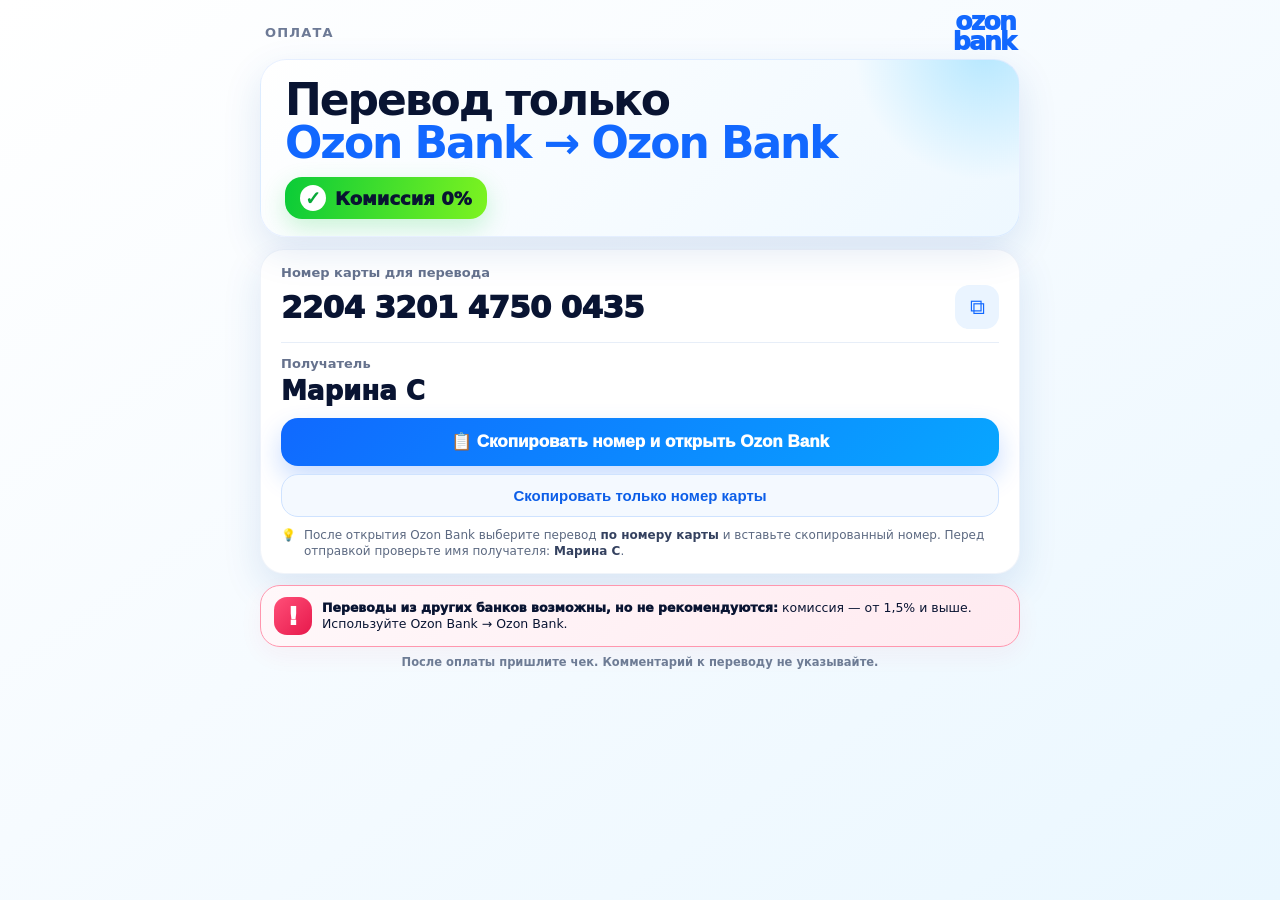
==== marina_s/index.html @ a84b3b38 "ozon" ====
<!doctype html>
<html lang="ru" data-card="2204 3201 4750 0435" data-recipient="Марина С">
<head>
  <meta charset="utf-8">
  <meta name="viewport" content="width=device-width,initial-scale=1,viewport-fit=cover">
  <meta name="theme-color" content="#1268ff">
  <meta name="robots" content="noindex,nofollow">
  <title>Оплата через Ozon Bank · Марина С</title>
  <link rel="stylesheet" href="assets/style.css">
</head>
<body>
  <main class="wrap">
    <div class="brand"><div class="title">Оплата</div><div class="logo">ozon<br>bank</div></div>
    <section class="hero">
      <h1>Перевод только<br><span>Ozon Bank → Ozon Bank</span></h1>
      <div class="zero"><span class="check">✓</span> Комиссия 0%</div>
    </section>

    <section class="card">
      <div class="label">Номер карты для перевода</div>
      <div class="cardno-row">
        <div class="cardno" data-card-text>2204 3201 4750 0435</div>
        <button class="copy-mini" data-copy aria-label="Скопировать номер карты">⧉</button>
      </div>
      <div class="divider"></div>
      <div class="label">Получатель</div>
      <div class="recipient" data-recipient-text>Марина С</div>

      <button class="primary" data-copy-open>📋 Скопировать номер и открыть Ozon Bank</button>
      <button class="secondary" data-copy>Скопировать только номер карты</button>

      <div class="hint">💡 <span>После открытия Ozon Bank выберите перевод <b>по номеру карты</b> и вставьте скопированный номер. Перед отправкой проверьте имя получателя: <b>Марина С</b>.</span></div>
    </section>

    <section class="warn">
      <div class="icon">!</div>
      <p><strong>Переводы из других банков возможны, но не рекомендуются:</strong> комиссия — от 1,5% и выше. Используйте Ozon Bank → Ozon Bank.</p>
    </section>

    <div class="footer">После оплаты пришлите чек. Комментарий к переводу не указывайте.</div>
  </main>

  <div class="toast" id="toast">Номер карты скопирован</div>
  <div class="modal" id="modal" role="dialog" aria-modal="true" aria-label="Открыть Ozon Bank">
    <div class="sheet">
      <h2>Номер скопирован ✅</h2>
      <p>Откройте Ozon Bank, выберите перевод по номеру карты и нажмите «Вставить».</p>
      <div class="actions">
        <button class="open" data-open-bank>Открыть Ozon Bank</button>
        <button class="close" data-close>Остаться на странице</button>
      </div>
    </div>
  </div>
  <script src="assets/app.js"></script>
</body>
</html>
---- marina_s/assets/style.css ----
:root{
  --ozon:#1268ff;
  --ozon-dark:#071a54;
  --green:#12d83f;
  --green2:#77f31a;
  --card:#fff;
  --text:#091432;
  --muted:#66728d;
  --shadow:0 14px 38px rgba(20,83,173,.13);
  --fit-scale:1;
}
*{box-sizing:border-box}
html,body{margin:0;width:100%;min-height:100%;font-family:Inter,ui-sans-serif,system-ui,-apple-system,BlinkMacSystemFont,"Segoe UI",Roboto,Arial,sans-serif;color:var(--text);background:linear-gradient(145deg,#fff 0%,#f6fbff 47%,#eaf7ff 100%)}
html{-webkit-text-size-adjust:100%;text-size-adjust:100%}
body{min-height:100dvh;display:flex;justify-content:center;align-items:flex-start;padding:max(10px,env(safe-area-inset-top)) max(10px,env(safe-area-inset-right)) max(10px,env(safe-area-inset-bottom)) max(10px,env(safe-area-inset-left));overflow-x:hidden}
.wrap{width:min(100%,720px);transform:scale(var(--fit-scale));transform-origin:top center;will-change:transform}
.brand{display:flex;align-items:center;justify-content:space-between;margin:0 5px 8px}
.brand .title{font-size:13px;font-weight:850;letter-spacing:.09em;color:#6d7a96;text-transform:uppercase}
.logo{font-weight:950;font-size:25px;line-height:.8;color:var(--ozon);letter-spacing:-.07em;text-align:right}
.hero{background:linear-gradient(135deg,#fff 0%,#eef8ff 100%);border:1px solid rgba(22,104,255,.09);border-radius:26px;padding:20px 24px 19px;box-shadow:var(--shadow);overflow:hidden;position:relative}
.hero:after{content:"";position:absolute;width:270px;height:270px;border-radius:50%;right:-100px;top:-145px;background:radial-gradient(circle at center,rgba(44,190,255,.30),rgba(44,190,255,0) 68%);pointer-events:none}
h1{margin:0;font-size:clamp(30px,5.5vw,47px);line-height:.98;letter-spacing:-.047em;position:relative;z-index:1}
h1 span{color:var(--ozon);white-space:nowrap}
.zero{display:inline-flex;align-items:center;gap:9px;margin-top:13px;padding:8px 15px;border-radius:17px;background:linear-gradient(100deg,#0acb38,#7df320);font-weight:950;font-size:18px;box-shadow:0 9px 24px rgba(37,211,76,.23);position:relative;z-index:1}
.zero .check{width:26px;height:26px;border-radius:50%;background:#fff;display:grid;place-items:center;color:#08a938;font-size:19px}
.card{margin-top:12px;background:var(--card);border-radius:24px;padding:17px 20px 16px;box-shadow:var(--shadow);border:1px solid rgba(12,68,161,.06)}
.label{font-size:13px;font-weight:750;color:var(--muted);margin-bottom:5px}
.cardno-row{display:flex;align-items:center;gap:10px}
.cardno{font-size:clamp(23px,4.8vw,33px);font-weight:950;letter-spacing:-.025em;flex:1;white-space:nowrap;font-variant-numeric:tabular-nums}
.copy-mini{width:44px;height:44px;flex:0 0 44px;border:0;border-radius:14px;background:#eaf4ff;color:var(--ozon);font-size:21px;cursor:pointer;display:grid;place-items:center;-webkit-tap-highlight-color:transparent}
.recipient{font-size:27px;font-weight:950;margin-top:2px}
.divider{height:1px;background:#e7eef8;margin:13px 0}
.primary{width:100%;border:0;border-radius:17px;padding:14px 16px;margin-top:12px;background:linear-gradient(135deg,#1069ff,#08a6ff);color:#fff;font-size:17px;line-height:1.15;font-weight:950;cursor:pointer;box-shadow:0 12px 26px rgba(18,104,255,.23);-webkit-tap-highlight-color:transparent}
.secondary{width:100%;border:1px solid #cfe3ff;border-radius:17px;padding:12px 16px;margin-top:8px;background:#f4f9ff;color:#0c5ee8;font-size:15px;line-height:1.15;font-weight:850;cursor:pointer;-webkit-tap-highlight-color:transparent}
.hint{display:flex;gap:8px;align-items:flex-start;margin-top:10px;color:#5c6981;font-size:12.5px;line-height:1.34}
.hint b{color:#34415f}
.warn{margin-top:11px;border:1px solid #ff96ae;background:linear-gradient(135deg,#fff8fa,#ffeaf0);border-radius:20px;padding:11px 13px;display:flex;gap:10px;align-items:center;box-shadow:0 8px 24px rgba(232,39,83,.05)}
.warn .icon{flex:0 0 38px;width:38px;height:38px;border-radius:13px;background:linear-gradient(135deg,#ff4f78,#e7194c);color:#fff;display:grid;place-items:center;font-size:25px;font-weight:950}
.warn p{margin:0;font-size:13px;line-height:1.3}
.warn strong{font-weight:950}
.footer{padding:8px 8px 0;color:#6e7c95;font-size:11.5px;line-height:1.35;text-align:center;font-weight:600}
.toast{position:fixed;left:50%;bottom:max(18px,env(safe-area-inset-bottom));transform:translate(-50%,16px);background:#061532;color:white;padding:11px 15px;border-radius:13px;font-weight:850;font-size:13px;opacity:0;pointer-events:none;transition:.2s ease;box-shadow:0 12px 35px rgba(0,0,0,.25);z-index:99;white-space:nowrap}
.toast.show{opacity:1;transform:translate(-50%,0)}
.modal{position:fixed;inset:0;background:rgba(4,13,35,.46);backdrop-filter:blur(6px);display:none;align-items:flex-end;justify-content:center;padding:max(12px,env(safe-area-inset-top)) max(12px,env(safe-area-inset-right)) max(12px,env(safe-area-inset-bottom)) max(12px,env(safe-area-inset-left));z-index:90}
.modal.show{display:flex}
.sheet{width:min(100%,620px);background:#fff;border-radius:24px;padding:18px;box-shadow:0 30px 70px rgba(0,0,0,.3)}
.sheet h2{margin:0 0 6px;font-size:21px}.sheet p{margin:0 0 11px;color:#5e6a80;line-height:1.38;font-size:14px}.sheet .actions{display:grid;gap:8px}.sheet button,.sheet a{display:block;text-align:center;text-decoration:none;border:0;border-radius:15px;padding:13px;font-weight:900;font-size:15px;cursor:pointer}.sheet .open{background:#1268ff;color:white}.sheet .close{background:#eef5ff;color:#145ccf}

/* Desktop / laptop: wider card, lower vertical footprint. */
@media (min-width:700px){
  body{padding-top:12px;padding-bottom:12px}
  .wrap{width:min(94vw,760px)}
  .brand{margin-bottom:7px}
  .hero{padding:18px 24px 17px}
  h1{font-size:44px}
  .card{padding:15px 20px 14px}
  .cardno{font-size:31px}
  .recipient{font-size:26px}
  .hint{font-size:12px}
  .warn p{font-size:12.5px}
}

/* Phones: keep the layout clean and tappable without horizontal overflow. */
@media (max-width:520px){
  body{padding:8px}
  .wrap{width:100%}
  .brand{margin:0 3px 7px}
  .brand .title{font-size:11px}.logo{font-size:22px}
  .hero{border-radius:22px;padding:17px 16px 16px}
  h1{font-size:clamp(28px,9.2vw,37px);line-height:.99}
  h1 span{white-space:normal}
  .zero{margin-top:11px;padding:7px 12px;font-size:16px;border-radius:15px}
  .zero .check{width:24px;height:24px;font-size:17px}
  .card{margin-top:9px;border-radius:21px;padding:14px 14px 13px}
  .label{font-size:12px}.cardno{font-size:clamp(21px,7vw,28px)}
  .copy-mini{width:42px;height:42px;flex-basis:42px}
  .divider{margin:11px 0}.recipient{font-size:24px}
  .primary{margin-top:10px;padding:13px 12px;font-size:15.5px;border-radius:15px}
  .secondary{padding:11px 12px;font-size:14px;border-radius:15px}
  .hint{font-size:11.5px;margin-top:8px;line-height:1.3}
  .warn{margin-top:9px;padding:10px 11px;border-radius:18px;gap:9px}
  .warn .icon{flex-basis:35px;width:35px;height:35px;font-size:23px;border-radius:12px}
  .warn p{font-size:11.5px;line-height:1.28}
  .footer{font-size:10.5px;padding-top:6px}
}

@media (max-width:360px){
  h1{font-size:27px}.cardno{font-size:20px}.primary{font-size:14.5px}.secondary{font-size:13.5px}.hint{font-size:11px}
}

/* Very short screens: compact vertically before JS applies any final fit scaling. */
@media (max-height:760px){
  .brand{margin-bottom:5px}.logo{font-size:21px}
  .hero{padding-top:14px;padding-bottom:13px}.zero{margin-top:9px}
  .card{margin-top:8px;padding-top:12px;padding-bottom:11px}.divider{margin:9px 0}
  .primary{margin-top:8px;padding-top:11px;padding-bottom:11px}.secondary{padding-top:9px;padding-bottom:9px}
  .hint{margin-top:7px}.warn{margin-top:7px;padding-top:8px;padding-bottom:8px}.footer{padding-top:5px}
}

@media (prefers-reduced-motion:reduce){*{scroll-behavior:auto!important;transition:none!important}}
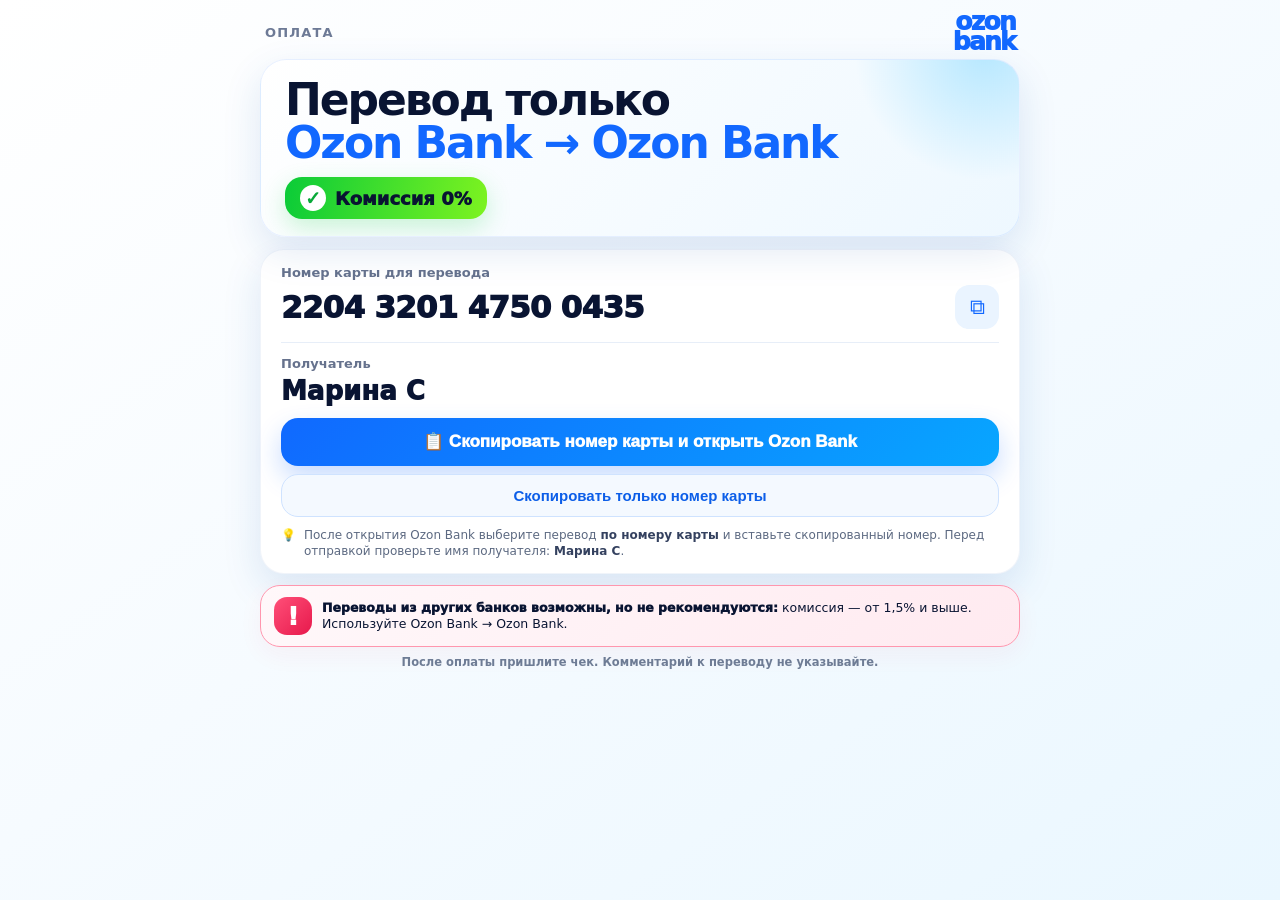
==== commit 7ca77127: "ozon" ====
--- a/marina_s/index.html
+++ b/marina_s/index.html
@@ -26,7 +26,7 @@
       <div class="label">Получатель</div>
       <div class="recipient" data-recipient-text>Марина С</div>
 
-      <button class="primary" data-copy-open>📋 Скопировать номер и открыть Ozon Bank</button>
+      <button class="primary" data-copy-open>📋 Скопировать номер карты и открыть Ozon Bank</button>
       <button class="secondary" data-copy>Скопировать только номер карты</button>
 
       <div class="hint">💡 <span>После открытия Ozon Bank выберите перевод <b>по номеру карты</b> и вставьте скопированный номер. Перед отправкой проверьте имя получателя: <b>Марина С</b>.</span></div>
@@ -41,16 +41,23 @@
   </main>
 
   <div class="toast" id="toast">Номер карты скопирован</div>
-  <div class="modal" id="modal" role="dialog" aria-modal="true" aria-label="Открыть Ozon Bank">
+  <div class="modal" id="modal" role="dialog" aria-modal="true" aria-label="Куда открыть Ozon">
     <div class="sheet">
-      <h2>Номер скопирован ✅</h2>
-      <p>Откройте Ozon Bank, выберите перевод по номеру карты и нажмите «Вставить».</p>
+      <h2>Номер карты скопирован ✅</h2>
+      <p>Выберите удобное приложение. В нём откройте перевод по номеру карты и нажмите «Вставить».</p>
       <div class="actions">
-        <button class="open" data-open-bank>Открыть Ozon Bank</button>
+        <a class="open-bank" data-open-bank href="https://finance.ozon.ru/">
+          <span class="app-logo"><img src="assets/ozon-bank.svg" alt=""></span>
+          <span class="app-copy">Открыть Ozon Bank<small data-device-note>приложение Ozon Bank</small></span>
+        </a>
+        <a class="open-ozon" data-open-ozon href="https://www.ozon.ru/">
+          <span class="app-logo"><img src="assets/ozon.svg" alt=""></span>
+          <span class="app-copy">Открыть Ozon<small data-device-note>приложение Ozon</small></span>
+        </a>
         <button class="close" data-close>Остаться на странице</button>
       </div>
     </div>
   </div>
   <script src="assets/app.js"></script>
 </body>
-</html>
+</html>
--- a/marina_s/assets/style.css
+++ b/marina_s/assets/style.css
@@ -39,62 +39,31 @@
 .warn p{margin:0;font-size:13px;line-height:1.3}
 .warn strong{font-weight:950}
 .footer{padding:8px 8px 0;color:#6e7c95;font-size:11.5px;line-height:1.35;text-align:center;font-weight:600}
-.toast{position:fixed;left:50%;bottom:max(18px,env(safe-area-inset-bottom));transform:translate(-50%,16px);background:#061532;color:white;padding:11px 15px;border-radius:13px;font-weight:850;font-size:13px;opacity:0;pointer-events:none;transition:.2s ease;box-shadow:0 12px 35px rgba(0,0,0,.25);z-index:99;white-space:nowrap}
+
+/* Our own toast is deliberately placed high. Android itself can show its own clipboard toast near the bottom. */
+.toast{position:fixed;left:50%;top:max(18px,env(safe-area-inset-top));transform:translate(-50%,-16px);background:#061532;color:white;padding:11px 15px;border-radius:13px;font-weight:850;font-size:13px;opacity:0;pointer-events:none;transition:.2s ease;box-shadow:0 12px 35px rgba(0,0,0,.25);z-index:120;white-space:nowrap}
 .toast.show{opacity:1;transform:translate(-50%,0)}
-.modal{position:fixed;inset:0;background:rgba(4,13,35,.46);backdrop-filter:blur(6px);display:none;align-items:flex-end;justify-content:center;padding:max(12px,env(safe-area-inset-top)) max(12px,env(safe-area-inset-right)) max(12px,env(safe-area-inset-bottom)) max(12px,env(safe-area-inset-left));z-index:90}
+
+.modal{position:fixed;inset:0;background:rgba(4,13,35,.46);backdrop-filter:blur(6px);display:none;align-items:center;justify-content:center;padding:max(18px,env(safe-area-inset-top)) max(14px,env(safe-area-inset-right)) max(115px,calc(env(safe-area-inset-bottom) + 95px)) max(14px,env(safe-area-inset-left));z-index:100}
 .modal.show{display:flex}
-.sheet{width:min(100%,620px);background:#fff;border-radius:24px;padding:18px;box-shadow:0 30px 70px rgba(0,0,0,.3)}
-.sheet h2{margin:0 0 6px;font-size:21px}.sheet p{margin:0 0 11px;color:#5e6a80;line-height:1.38;font-size:14px}.sheet .actions{display:grid;gap:8px}.sheet button,.sheet a{display:block;text-align:center;text-decoration:none;border:0;border-radius:15px;padding:13px;font-weight:900;font-size:15px;cursor:pointer}.sheet .open{background:#1268ff;color:white}.sheet .close{background:#eef5ff;color:#145ccf}
+.sheet{width:min(100%,560px);background:#fff;border-radius:26px;padding:20px;box-shadow:0 30px 70px rgba(0,0,0,.3);transform:translateY(-2vh)}
+.sheet h2{margin:0 0 6px;font-size:23px}.sheet p{margin:0 0 14px;color:#5e6a80;line-height:1.38;font-size:14px}.sheet .actions{display:grid;gap:9px}
+.sheet button,.sheet a{width:100%;display:flex;align-items:center;justify-content:center;gap:11px;text-align:center;text-decoration:none;border:0;border-radius:16px;padding:12px 14px;font-weight:900;font-size:15px;cursor:pointer;min-height:52px;-webkit-tap-highlight-color:transparent}
+.sheet .open-bank{background:#1268ff;color:#fff;box-shadow:0 9px 22px rgba(18,104,255,.20)}
+.sheet .open-ozon{background:#eef5ff;color:#0d5cdf;border:1px solid #cfe2ff}
+.sheet .close{background:#f3f5f9;color:#5c6880}
+.app-logo{width:36px;height:36px;flex:0 0 36px;border-radius:11px;display:grid;place-items:center;overflow:hidden;box-shadow:0 3px 10px rgba(9,46,123,.10)}
+.app-logo img{width:100%;height:100%;display:block}
+.app-copy{display:flex;flex-direction:column;align-items:flex-start;line-height:1.08;text-align:left}
+.app-copy small{font-size:10.5px;font-weight:750;opacity:.72;margin-top:3px}
 
-/* Desktop / laptop: wider card, lower vertical footprint. */
 @media (min-width:700px){
-  body{padding-top:12px;padding-bottom:12px}
-  .wrap{width:min(94vw,760px)}
-  .brand{margin-bottom:7px}
-  .hero{padding:18px 24px 17px}
-  h1{font-size:44px}
-  .card{padding:15px 20px 14px}
-  .cardno{font-size:31px}
-  .recipient{font-size:26px}
-  .hint{font-size:12px}
-  .warn p{font-size:12.5px}
+  body{padding-top:12px;padding-bottom:12px}.wrap{width:min(94vw,760px)}.brand{margin-bottom:7px}.hero{padding:18px 24px 17px}h1{font-size:44px}.card{padding:15px 20px 14px}.cardno{font-size:31px}.recipient{font-size:26px}.hint{font-size:12px}.warn p{font-size:12.5px}
 }
-
-/* Phones: keep the layout clean and tappable without horizontal overflow. */
 @media (max-width:520px){
-  body{padding:8px}
-  .wrap{width:100%}
-  .brand{margin:0 3px 7px}
-  .brand .title{font-size:11px}.logo{font-size:22px}
-  .hero{border-radius:22px;padding:17px 16px 16px}
-  h1{font-size:clamp(28px,9.2vw,37px);line-height:.99}
-  h1 span{white-space:normal}
-  .zero{margin-top:11px;padding:7px 12px;font-size:16px;border-radius:15px}
-  .zero .check{width:24px;height:24px;font-size:17px}
-  .card{margin-top:9px;border-radius:21px;padding:14px 14px 13px}
-  .label{font-size:12px}.cardno{font-size:clamp(21px,7vw,28px)}
-  .copy-mini{width:42px;height:42px;flex-basis:42px}
-  .divider{margin:11px 0}.recipient{font-size:24px}
-  .primary{margin-top:10px;padding:13px 12px;font-size:15.5px;border-radius:15px}
-  .secondary{padding:11px 12px;font-size:14px;border-radius:15px}
-  .hint{font-size:11.5px;margin-top:8px;line-height:1.3}
-  .warn{margin-top:9px;padding:10px 11px;border-radius:18px;gap:9px}
-  .warn .icon{flex-basis:35px;width:35px;height:35px;font-size:23px;border-radius:12px}
-  .warn p{font-size:11.5px;line-height:1.28}
-  .footer{font-size:10.5px;padding-top:6px}
+  body{padding:8px}.wrap{width:100%}.brand{margin:0 3px 7px}.brand .title{font-size:11px}.logo{font-size:22px}.hero{border-radius:22px;padding:17px 16px 16px}h1{font-size:clamp(28px,9.2vw,37px);line-height:.99}h1 span{white-space:normal}.zero{margin-top:11px;padding:7px 12px;font-size:16px;border-radius:15px}.zero .check{width:24px;height:24px;font-size:17px}.card{margin-top:9px;border-radius:21px;padding:14px 14px 13px}.label{font-size:12px}.cardno{font-size:clamp(21px,7vw,28px)}.copy-mini{width:42px;height:42px;flex-basis:42px}.divider{margin:11px 0}.recipient{font-size:24px}.primary{margin-top:10px;padding:13px 12px;font-size:15.5px;border-radius:15px}.secondary{padding:11px 12px;font-size:14px;border-radius:15px}.hint{font-size:11.5px;margin-top:8px;line-height:1.3}.warn{margin-top:9px;padding:10px 11px;border-radius:18px;gap:9px}.warn .icon{flex-basis:35px;width:35px;height:35px;font-size:23px;border-radius:12px}.warn p{font-size:11.5px;line-height:1.28}.footer{font-size:10.5px;padding-top:6px}
+  .modal{padding:16px 12px max(120px,calc(env(safe-area-inset-bottom) + 100px));align-items:center}.sheet{border-radius:24px;padding:18px 16px;transform:translateY(-5vh)}.sheet h2{font-size:22px}.sheet p{font-size:13.5px}.sheet button,.sheet a{min-height:54px;font-size:14.5px}.app-logo{width:38px;height:38px;flex-basis:38px}
 }
-
-@media (max-width:360px){
-  h1{font-size:27px}.cardno{font-size:20px}.primary{font-size:14.5px}.secondary{font-size:13.5px}.hint{font-size:11px}
-}
-
-/* Very short screens: compact vertically before JS applies any final fit scaling. */
-@media (max-height:760px){
-  .brand{margin-bottom:5px}.logo{font-size:21px}
-  .hero{padding-top:14px;padding-bottom:13px}.zero{margin-top:9px}
-  .card{margin-top:8px;padding-top:12px;padding-bottom:11px}.divider{margin:9px 0}
-  .primary{margin-top:8px;padding-top:11px;padding-bottom:11px}.secondary{padding-top:9px;padding-bottom:9px}
-  .hint{margin-top:7px}.warn{margin-top:7px;padding-top:8px;padding-bottom:8px}.footer{padding-top:5px}
-}
-
+@media (max-width:360px){h1{font-size:27px}.cardno{font-size:20px}.primary{font-size:14.5px}.secondary{font-size:13.5px}.hint{font-size:11px}.sheet{padding:16px 14px}.sheet button,.sheet a{font-size:13.8px;gap:8px}}
+@media (max-height:760px){.brand{margin-bottom:5px}.logo{font-size:21px}.hero{padding-top:14px;padding-bottom:13px}.zero{margin-top:9px}.card{margin-top:8px;padding-top:12px;padding-bottom:11px}.divider{margin:9px 0}.primary{margin-top:8px;padding-top:11px;padding-bottom:11px}.secondary{padding-top:9px;padding-bottom:9px}.hint{margin-top:7px}.warn{margin-top:7px;padding-top:8px;padding-bottom:8px}.footer{padding-top:5px}}
 @media (prefers-reduced-motion:reduce){*{scroll-behavior:auto!important;transition:none!important}}
